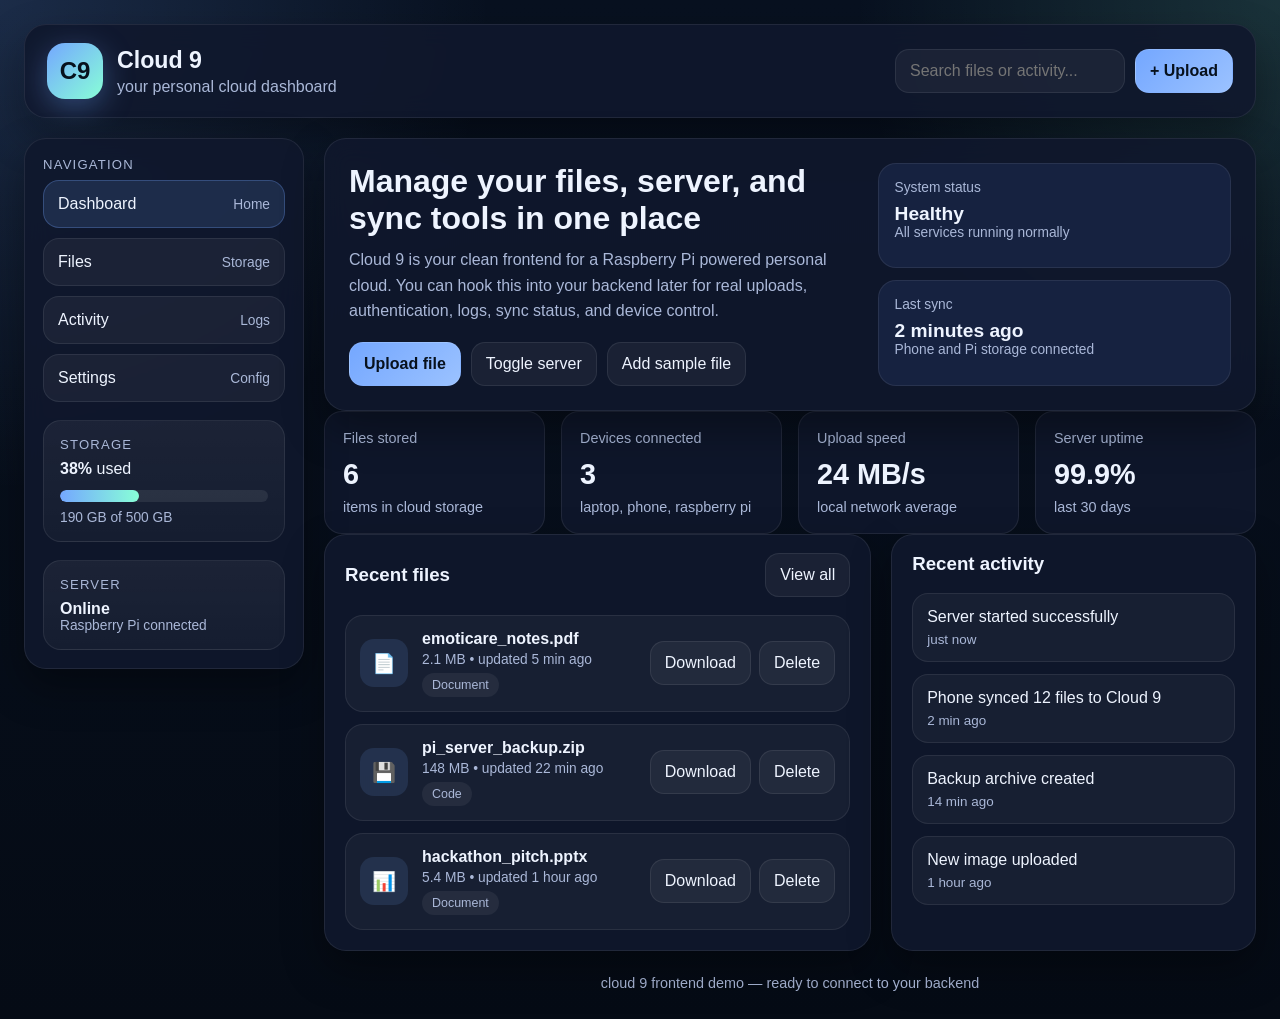
==== index.html @ c0badbf2 "init" ====
<!DOCTYPE html>
<html lang="en">
<head>
  <meta charset="UTF-8" />
  <meta name="viewport" content="width=device-width, initial-scale=1.0" />
  <title>Cloud 9</title>
  <style>
    :root {
      --bg: #081120;
      --bg2: #0e1830;
      --panel: rgba(16, 24, 45, 0.9);
      --panel2: rgba(24, 35, 66, 0.95);
      --border: rgba(255,255,255,0.08);
      --text: #eef4ff;
      --muted: #aab8d8;
      --accent: #74a7ff;
      --accent2: #88ffd7;
      --good: #72f0a5;
      --warn: #ffd36a;
      --danger: #ff7d8d;
      --radius: 22px;
      --shadow: 0 18px 40px rgba(0,0,0,0.35);
    }

    * {
      box-sizing: border-box;
      margin: 0;
      padding: 0;
    }

    body {
      font-family: Inter, Arial, sans-serif;
      color: var(--text);
      min-height: 100vh;
      background:
        radial-gradient(circle at top left, rgba(116,167,255,0.18), transparent 30%),
        radial-gradient(circle at top right, rgba(136,255,215,0.14), transparent 26%),
        linear-gradient(180deg, var(--bg) 0%, #050b15 100%);
      padding: 24px;
    }

    .app {
      max-width: 1350px;
      margin: 0 auto;
      display: grid;
      gap: 20px;
    }

    .topbar {
      display: flex;
      justify-content: space-between;
      align-items: center;
      gap: 16px;
      flex-wrap: wrap;
      padding: 18px 22px;
      border-radius: var(--radius);
      background: var(--panel);
      border: 1px solid var(--border);
      box-shadow: var(--shadow);
      backdrop-filter: blur(12px);
    }

    .brand {
      display: flex;
      align-items: center;
      gap: 14px;
    }

    .logo {
      width: 56px;
      height: 56px;
      border-radius: 18px;
      background: linear-gradient(135deg, var(--accent), var(--accent2));
      color: #07111d;
      display: grid;
      place-items: center;
      font-size: 1.5rem;
      font-weight: 800;
      box-shadow: 0 8px 30px rgba(116,167,255,0.35);
    }

    .brand h1 {
      font-size: 1.45rem;
    }

    .brand p {
      color: var(--muted);
      margin-top: 4px;
    }

    .top-actions {
      display: flex;
      gap: 10px;
      flex-wrap: wrap;
      align-items: center;
    }

    .input, button, select {
      border: 1px solid var(--border);
      background: rgba(255,255,255,0.05);
      color: var(--text);
      padding: 12px 14px;
      border-radius: 14px;
      font: inherit;
      transition: 0.2s ease;
    }

    .input:focus, select:focus, button:hover {
      outline: none;
      border-color: rgba(116,167,255,0.45);
      box-shadow: 0 8px 25px rgba(116,167,255,0.12);
      transform: translateY(-1px);
    }

    button {
      cursor: pointer;
    }

    .primary {
      background: linear-gradient(135deg, var(--accent), #9bc2ff);
      color: #07111d;
      font-weight: 700;
    }

    .layout {
      display: grid;
      grid-template-columns: 280px 1fr;
      gap: 20px;
    }

    .sidebar, .panel {
      background: var(--panel);
      border: 1px solid var(--border);
      border-radius: var(--radius);
      box-shadow: var(--shadow);
      backdrop-filter: blur(12px);
    }

    .sidebar {
      padding: 18px;
      height: fit-content;
      display: grid;
      gap: 18px;
    }

    .section-label {
      color: var(--muted);
      font-size: 0.82rem;
      text-transform: uppercase;
      letter-spacing: 1.2px;
      margin-bottom: 8px;
    }

    .nav-list {
      display: grid;
      gap: 10px;
    }

    .nav-btn {
      width: 100%;
      text-align: left;
      display: flex;
      justify-content: space-between;
      align-items: center;
      border-radius: 16px;
      padding: 14px;
      color: var(--text);
    }

    .nav-btn.active {
      background: rgba(116,167,255,0.14);
      border-color: rgba(116,167,255,0.28);
    }

    .small-muted {
      color: var(--muted);
      font-size: 0.86rem;
    }

    .storage-box {
      padding: 16px;
      border-radius: 18px;
      background: linear-gradient(180deg, rgba(255,255,255,0.06), rgba(255,255,255,0.03));
      border: 1px solid var(--border);
    }

    .bar {
      height: 12px;
      border-radius: 999px;
      background: rgba(255,255,255,0.08);
      overflow: hidden;
      margin: 12px 0 8px;
    }

    .bar-fill {
      height: 100%;
      width: 38%;
      background: linear-gradient(90deg, var(--accent), var(--accent2));
      border-radius: inherit;
      transition: width 0.3s ease;
    }

    .main {
      display: grid;
      gap: 20px;
    }

    .hero {
      padding: 24px;
      display: grid;
      grid-template-columns: 1.3fr 0.9fr;
      gap: 18px;
    }

    .hero h2 {
      font-size: 2rem;
      margin-bottom: 10px;
    }

    .hero p {
      color: var(--muted);
      line-height: 1.6;
      max-width: 60ch;
    }

    .hero-actions {
      display: flex;
      gap: 10px;
      flex-wrap: wrap;
      margin-top: 18px;
    }

    .status-grid {
      display: grid;
      gap: 12px;
    }

    .status-card {
      padding: 16px;
      background: var(--panel2);
      border: 1px solid var(--border);
      border-radius: 18px;
    }

    .status-card strong {
      font-size: 1.2rem;
      display: block;
      margin-top: 8px;
    }

    .cards {
      display: grid;
      grid-template-columns: repeat(4, 1fr);
      gap: 16px;
    }

    .metric {
      padding: 18px;
      border-radius: 18px;
      background: var(--panel);
      border: 1px solid var(--border);
    }

    .metric h3 {
      color: var(--muted);
      font-size: 0.9rem;
      font-weight: 500;
      margin-bottom: 12px;
    }

    .metric .value {
      font-size: 1.8rem;
      font-weight: 800;
    }

    .metric .sub {
      color: var(--muted);
      margin-top: 8px;
      font-size: 0.9rem;
    }

    .content-grid {
      display: grid;
      grid-template-columns: 1.2fr 0.8fr;
      gap: 20px;
    }

    .panel-header {
      padding: 18px 20px 0;
      display: flex;
      justify-content: space-between;
      align-items: center;
      gap: 12px;
      flex-wrap: wrap;
    }

    .panel-body {
      padding: 18px 20px 20px;
    }

    .files-toolbar {
      display: flex;
      gap: 10px;
      flex-wrap: wrap;
      margin-bottom: 16px;
    }

    .files-list, .activity-list {
      display: grid;
      gap: 12px;
    }

    .file-item {
      display: grid;
      grid-template-columns: auto 1fr auto;
      gap: 14px;
      align-items: center;
      padding: 14px;
      border-radius: 18px;
      background: rgba(255,255,255,0.04);
      border: 1px solid var(--border);
    }

    .file-icon {
      width: 48px;
      height: 48px;
      border-radius: 14px;
      display: grid;
      place-items: center;
      background: rgba(116,167,255,0.13);
      font-size: 1.2rem;
    }

    .file-name {
      font-weight: 700;
      margin-bottom: 4px;
    }

    .tag {
      display: inline-block;
      padding: 5px 10px;
      border-radius: 999px;
      background: rgba(255,255,255,0.06);
      color: var(--muted);
      font-size: 0.78rem;
      margin-right: 6px;
      margin-top: 6px;
    }

    .file-actions {
      display: flex;
      gap: 8px;
      flex-wrap: wrap;
      justify-content: flex-end;
    }

    .activity-item {
      padding: 14px;
      border-radius: 16px;
      background: rgba(255,255,255,0.04);
      border: 1px solid var(--border);
    }

    .activity-time {
      color: var(--muted);
      font-size: 0.84rem;
      margin-top: 6px;
    }

    .settings-grid {
      display: grid;
      gap: 14px;
    }

    .setting-row {
      display: grid;
      gap: 8px;
      padding: 14px;
      border-radius: 16px;
      background: rgba(255,255,255,0.04);
      border: 1px solid var(--border);
    }

    .hidden {
      display: none !important;
    }

    .footer-note {
      text-align: center;
      color: var(--muted);
      font-size: 0.9rem;
      padding: 4px;
    }

    @media (max-width: 1100px) {
      .layout,
      .hero,
      .content-grid,
      .cards {
        grid-template-columns: 1fr;
      }
    }

    @media (max-width: 700px) {
      body {
        padding: 14px;
      }

      .hero h2 {
        font-size: 1.55rem;
      }

      .file-item {
        grid-template-columns: 1fr;
      }

      .file-actions {
        justify-content: flex-start;
      }
    }
  </style>
</head>
<body>
  <div class="app">
    <header class="topbar">
      <div class="brand">
        <div class="logo">C9</div>
        <div>
          <h1>Cloud 9</h1>
          <p>your personal cloud dashboard</p>
        </div>
      </div>

      <div class="top-actions">
        <input id="globalSearch" class="input" type="text" placeholder="Search files or activity..." />
        <button class="primary" id="quickUploadBtn">+ Upload</button>
      </div>
    </header>

    <div class="layout">
      <aside class="sidebar">
        <div>
          <div class="section-label">Navigation</div>
          <div class="nav-list">
            <button class="nav-btn active" data-view="dashboard">
              <span>Dashboard</span>
              <small class="small-muted">Home</small>
            </button>
            <button class="nav-btn" data-view="files">
              <span>Files</span>
              <small class="small-muted">Storage</small>
            </button>
            <button class="nav-btn" data-view="activity">
              <span>Activity</span>
              <small class="small-muted">Logs</small>
            </button>
            <button class="nav-btn" data-view="settings">
              <span>Settings</span>
              <small class="small-muted">Config</small>
            </button>
          </div>
        </div>

        <div class="storage-box">
          <div class="section-label">Storage</div>
          <div><strong id="storagePercentLabel">38%</strong> used</div>
          <div class="bar">
            <div class="bar-fill" id="storageFill"></div>
          </div>
          <div class="small-muted"><span id="usedStorage">190 GB</span> of <span id="totalStorage">500 GB</span></div>
        </div>

        <div class="storage-box">
          <div class="section-label">Server</div>
          <div><strong id="serverStatusText">Online</strong></div>
          <div class="small-muted" id="serverSubtext">Raspberry Pi connected</div>
        </div>
      </aside>

      <main class="main">
        <section id="view-dashboard">
          <div class="panel hero">
            <div>
              <h2>Manage your files, server, and sync tools in one place</h2>
              <p>
                Cloud 9 is your clean frontend for a Raspberry Pi powered personal cloud.
                You can hook this into your backend later for real uploads, authentication,
                logs, sync status, and device control.
              </p>

              <div class="hero-actions">
                <button class="primary" id="heroUploadBtn">Upload file</button>
                <button id="toggleServerBtn">Toggle server</button>
                <button id="addSampleFileBtn">Add sample file</button>
              </div>
            </div>

            <div class="status-grid">
              <div class="status-card">
                <div class="small-muted">System status</div>
                <strong id="statusMain">Healthy</strong>
                <div class="small-muted">All services running normally</div>
              </div>

              <div class="status-card">
                <div class="small-muted">Last sync</div>
                <strong id="lastSync">2 minutes ago</strong>
                <div class="small-muted">Phone and Pi storage connected</div>
              </div>
            </div>
          </div>

          <div class="cards">
            <div class="metric">
              <h3>Files stored</h3>
              <div class="value" id="metricFiles">6</div>
              <div class="sub">items in cloud storage</div>
            </div>

            <div class="metric">
              <h3>Devices connected</h3>
              <div class="value">3</div>
              <div class="sub">laptop, phone, raspberry pi</div>
            </div>

            <div class="metric">
              <h3>Upload speed</h3>
              <div class="value">24 MB/s</div>
              <div class="sub">local network average</div>
            </div>

            <div class="metric">
              <h3>Server uptime</h3>
              <div class="value" id="metricUptime">99.9%</div>
              <div class="sub">last 30 days</div>
            </div>
          </div>

          <div class="content-grid">
            <div class="panel">
              <div class="panel-header">
                <h3>Recent files</h3>
                <button id="openFilesViewBtn">View all</button>
              </div>
              <div class="panel-body">
                <div class="files-list" id="dashboardFilesList"></div>
              </div>
            </div>

            <div class="panel">
              <div class="panel-header">
                <h3>Recent activity</h3>
              </div>
              <div class="panel-body">
                <div class="activity-list" id="dashboardActivityList"></div>
              </div>
            </div>
          </div>
        </section>

        <section id="view-files" class="hidden">
          <div class="panel">
            <div class="panel-header">
              <h3>Files</h3>
              <div class="files-toolbar">
                <input id="fileSearch" class="input" type="text" placeholder="Filter files..." />
                <select id="fileTypeFilter">
                  <option value="all">All types</option>
                  <option value="Document">Documents</option>
                  <option value="Image">Images</option>
                  <option value="Video">Videos</option>
                  <option value="Code">Code</option>
                </select>
                <button class="primary" id="uploadBtn">+ Add file</button>
              </div>
            </div>
            <div class="panel-body">
              <div class="files-list" id="fullFilesList"></div>
            </div>
          </div>
        </section>

        <section id="view-activity" class="hidden">
          <div class="panel">
            <div class="panel-header">
              <h3>Activity log</h3>
              <button id="clearActivityBtn">Clear log</button>
            </div>
            <div class="panel-body">
              <div class="activity-list" id="fullActivityList"></div>
            </div>
          </div>
        </section>

        <section id="view-settings" class="hidden">
          <div class="panel">
            <div class="panel-header">
              <h3>Settings</h3>
            </div>
            <div class="panel-body">
              <div class="settings-grid">
                <div class="setting-row">
                  <label for="serverName"><strong>Server name</strong></label>
                  <input id="serverName" class="input" type="text" value="Cloud 9 Pi Server" />
                </div>

                <div class="setting-row">
                  <label for="serverIp"><strong>Server IP</strong></label>
                  <input id="serverIp" class="input" type="text" value="192.168.0.11" />
                </div>

                <div class="setting-row">
                  <label for="themeMode"><strong>Theme mode</strong></label>
                  <select id="themeMode">
                    <option>Dark</option>
                    <option>Night Blue</option>
                    <option>Cyber Glow</option>
                  </select>
                </div>

                <div class="setting-row">
                  <button class="primary" id="saveSettingsBtn">Save settings</button>
                </div>
              </div>
            </div>
          </div>
        </section>

        <div class="footer-note">
          cloud 9 frontend demo — ready to connect to your backend
        </div>
      </main>
    </div>
  </div>

  <script>
    const files = [
      { id: 1, name: "emoticare_notes.pdf", type: "Document", size: "2.1 MB", updated: "5 min ago", icon: "📄" },
      { id: 2, name: "pi_server_backup.zip", type: "Code", size: "148 MB", updated: "22 min ago", icon: "💾" },
      { id: 3, name: "hackathon_pitch.pptx", type: "Document", size: "5.4 MB", updated: "1 hour ago", icon: "📊" },
      { id: 4, name: "wavysway_banner.png", type: "Image", size: "1.8 MB", updated: "2 hours ago", icon: "🖼️" },
      { id: 5, name: "cloud9_demo.mp4", type: "Video", size: "84 MB", updated: "today", icon: "🎥" },
      { id: 6, name: "upload_api.js", type: "Code", size: "12 KB", updated: "today", icon: "🧠" }
    ];

    let activity = [
      { text: "Server started successfully", time: "just now" },
      { text: "Phone synced 12 files to Cloud 9", time: "2 min ago" },
      { text: "Backup archive created", time: "14 min ago" },
      { text: "New image uploaded", time: "1 hour ago" }
    ];

    let serverOnline = true;
    let usedStorageGb = 190;
    const totalStorageGb = 500;

    const views = {
      dashboard: document.getElementById("view-dashboard"),
      files: document.getElementById("view-files"),
      activity: document.getElementById("view-activity"),
      settings: document.getElementById("view-settings")
    };

    const navButtons = document.querySelectorAll(".nav-btn");
    const dashboardFilesList = document.getElementById("dashboardFilesList");
    const fullFilesList = document.getElementById("fullFilesList");
    const dashboardActivityList = document.getElementById("dashboardActivityList");
    const fullActivityList = document.getElementById("fullActivityList");
    const fileSearch = document.getElementById("fileSearch");
    const fileTypeFilter = document.getElementById("fileTypeFilter");
    const globalSearch = document.getElementById("globalSearch");

    function switchView(viewName) {
      Object.entries(views).forEach(([name, section]) => {
        section.classList.toggle("hidden", name !== viewName);
      });

      navButtons.forEach(btn => {
        btn.classList.toggle("active", btn.dataset.view === viewName);
      });
    }

    function renderStorage() {
      const percent = Math.round((usedStorageGb / totalStorageGb) * 100);
      document.getElementById("storagePercentLabel").textContent = percent + "%";
      document.getElementById("usedStorage").textContent = usedStorageGb + " GB";
      document.getElementById("totalStorage").textContent = totalStorageGb + " GB";
      document.getElementById("storageFill").style.width = percent + "%";
    }

    function fileCard(file) {
      return `
        <div class="file-item">
          <div class="file-icon">${file.icon}</div>
          <div>
            <div class="file-name">${file.name}</div>
            <div class="small-muted">${file.size} • updated ${file.updated}</div>
            <div>
              <span class="tag">${file.type}</span>
            </div>
          </div>
          <div class="file-actions">
            <button onclick="downloadFile(${file.id})">Download</button>
            <button onclick="deleteFile(${file.id})">Delete</button>
          </div>
        </div>
      `;
    }

    function activityCard(item) {
      return `
        <div class="activity-item">
          <div>${item.text}</div>
          <div class="activity-time">${item.time}</div>
        </div>
      `;
    }

    function renderFiles() {
      const text = (fileSearch.value || globalSearch.value || "").toLowerCase();
      const type = fileTypeFilter.value;

      const filtered = files.filter(file => {
        const matchesText =
          file.name.toLowerCase().includes(text) ||
          file.type.toLowerCase().includes(text);

        const matchesType = type === "all" || file.type === type;

        return matchesText && matchesType;
      });

      dashboardFilesList.innerHTML = filtered.slice(0, 3).map(fileCard).join("") || `<div class="small-muted">No files found.</div>`;
      fullFilesList.innerHTML = filtered.map(fileCard).join("") || `<div class="small-muted">No files found.</div>`;
      document.getElementById("metricFiles").textContent = files.length;
    }

    function renderActivity() {
      dashboardActivityList.innerHTML = activity.slice(0, 4).map(activityCard).join("") || `<div class="small-muted">No activity yet.</div>`;
      fullActivityList.innerHTML = activity.map(activityCard).join("") || `<div class="small-muted">No activity yet.</div>`;
    }

    function addActivity(text, time = "just now") {
      activity.unshift({ text, time });
      renderActivity();
    }

    function toggleServer() {
      serverOnline = !serverOnline;

      document.getElementById("serverStatusText").textContent = serverOnline ? "Online" : "Offline";
      document.getElementById("serverSubtext").textContent = serverOnline
        ? "Raspberry Pi connected"
        : "Server connection lost";

      document.getElementById("statusMain").textContent = serverOnline ? "Healthy" : "Offline";

      addActivity(serverOnline ? "Server brought online" : "Server shut down");
    }

    function addSampleFile() {
      const id = Date.now();
      const sample = {
        id,
        name: "new_upload_" + id + ".txt",
        type: "Document",
        size: "24 KB",
        updated: "just now",
        icon: "📄"
      };

      files.unshift(sample);
      usedStorageGb += 1;
      renderFiles();
      renderStorage();
      addActivity(`Uploaded ${sample.name}`);
    }

    function downloadFile(id) {
      const file = files.find(f => f.id === id);
      if (!file) return;
      addActivity(`Downloaded ${file.name}`);
      alert("Pretend download started for: " + file.name);
    }

    function deleteFile(id) {
      const index = files.findIndex(f => f.id === id);
      if (index === -1) return;

      const removed = files.splice(index, 1)[0];
      usedStorageGb = Math.max(0, usedStorageGb - 1);
      renderFiles();
      renderStorage();
      addActivity(`Deleted ${removed.name}`);
    }

    function clearActivity() {
      activity = [];
      renderActivity();
    }

    navButtons.forEach(btn => {
      btn.addEventListener("click", () => switchView(btn.dataset.view));
    });

    document.getElementById("openFilesViewBtn").addEventListener("click", () => switchView("files"));
    document.getElementById("toggleServerBtn").addEventListener("click", toggleServer);
    document.getElementById("addSampleFileBtn").addEventListener("click", addSampleFile);
    document.getElementById("uploadBtn").addEventListener("click", addSampleFile);
    document.getElementById("quickUploadBtn").addEventListener("click", addSampleFile);
    document.getElementById("heroUploadBtn").addEventListener("click", addSampleFile);
    document.getElementById("clearActivityBtn").addEventListener("click", clearActivity);

    document.getElementById("saveSettingsBtn").addEventListener("click", () => {
      const name = document.getElementById("serverName").value.trim();
      const ip = document.getElementById("serverIp").value.trim();
      addActivity(`Saved settings for ${name} (${ip})`);
      alert("Settings saved.");
    });

    fileSearch.addEventListener("input", renderFiles);
    fileTypeFilter.addEventListener("change", renderFiles);
    globalSearch.addEventListener("input", () => {
      renderFiles();
      renderActivity();
    });

    renderStorage();
    renderFiles();
    renderActivity();

    window.downloadFile = downloadFile;
    window.deleteFile = deleteFile;
  </script>
</body>
</html>
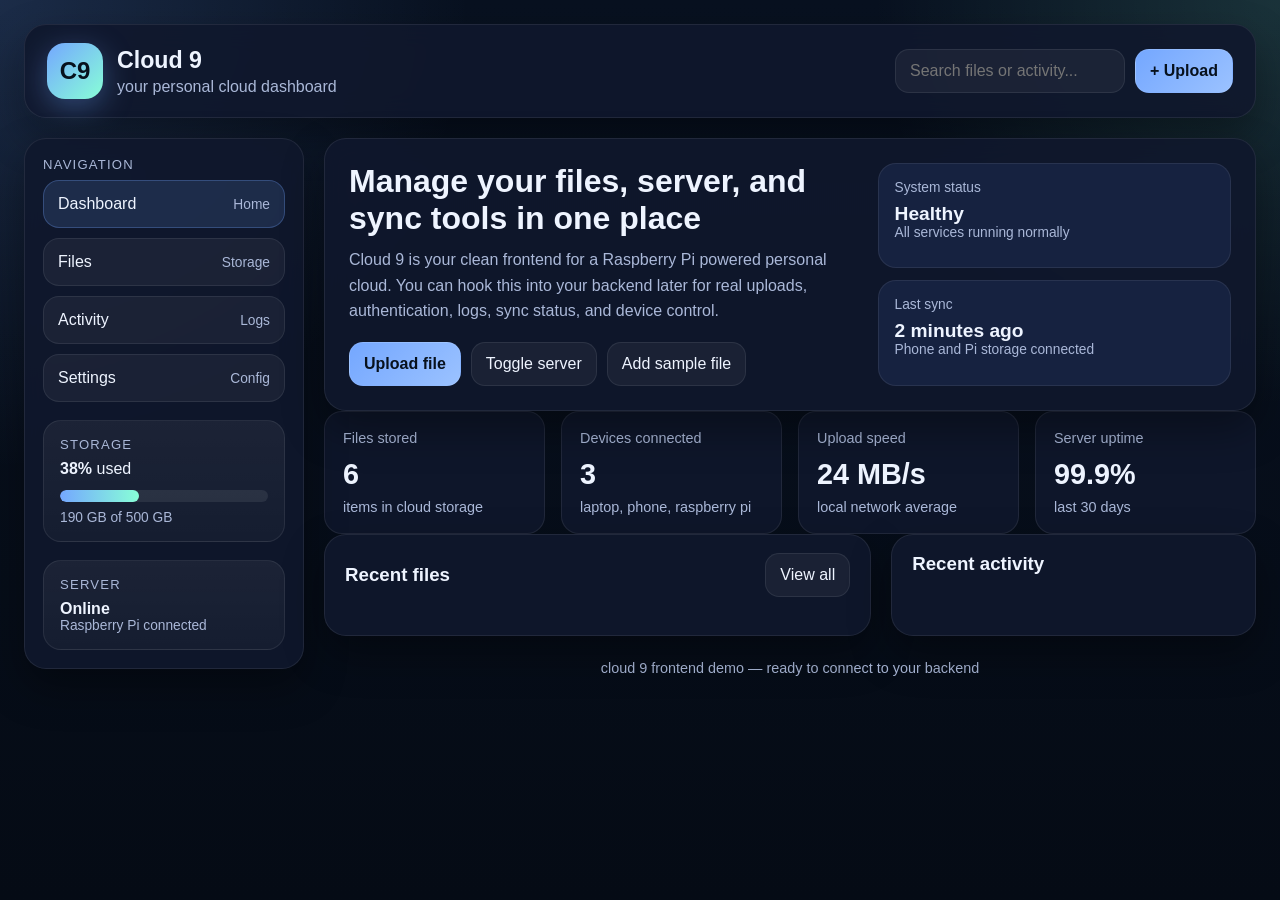
==== commit 3c33b64e: "added server fetch" ====
--- a/index.html
+++ b/index.html
@@ -4,421 +4,7 @@
   <meta charset="UTF-8" />
   <meta name="viewport" content="width=device-width, initial-scale=1.0" />
   <title>Cloud 9</title>
-  <style>
-    :root {
-      --bg: #081120;
-      --bg2: #0e1830;
-      --panel: rgba(16, 24, 45, 0.9);
-      --panel2: rgba(24, 35, 66, 0.95);
-      --border: rgba(255,255,255,0.08);
-      --text: #eef4ff;
-      --muted: #aab8d8;
-      --accent: #74a7ff;
-      --accent2: #88ffd7;
-      --good: #72f0a5;
-      --warn: #ffd36a;
-      --danger: #ff7d8d;
-      --radius: 22px;
-      --shadow: 0 18px 40px rgba(0,0,0,0.35);
-    }
-
-    * {
-      box-sizing: border-box;
-      margin: 0;
-      padding: 0;
-    }
-
-    body {
-      font-family: Inter, Arial, sans-serif;
-      color: var(--text);
-      min-height: 100vh;
-      background:
-        radial-gradient(circle at top left, rgba(116,167,255,0.18), transparent 30%),
-        radial-gradient(circle at top right, rgba(136,255,215,0.14), transparent 26%),
-        linear-gradient(180deg, var(--bg) 0%, #050b15 100%);
-      padding: 24px;
-    }
-
-    .app {
-      max-width: 1350px;
-      margin: 0 auto;
-      display: grid;
-      gap: 20px;
-    }
-
-    .topbar {
-      display: flex;
-      justify-content: space-between;
-      align-items: center;
-      gap: 16px;
-      flex-wrap: wrap;
-      padding: 18px 22px;
-      border-radius: var(--radius);
-      background: var(--panel);
-      border: 1px solid var(--border);
-      box-shadow: var(--shadow);
-      backdrop-filter: blur(12px);
-    }
-
-    .brand {
-      display: flex;
-      align-items: center;
-      gap: 14px;
-    }
-
-    .logo {
-      width: 56px;
-      height: 56px;
-      border-radius: 18px;
-      background: linear-gradient(135deg, var(--accent), var(--accent2));
-      color: #07111d;
-      display: grid;
-      place-items: center;
-      font-size: 1.5rem;
-      font-weight: 800;
-      box-shadow: 0 8px 30px rgba(116,167,255,0.35);
-    }
-
-    .brand h1 {
-      font-size: 1.45rem;
-    }
-
-    .brand p {
-      color: var(--muted);
-      margin-top: 4px;
-    }
-
-    .top-actions {
-      display: flex;
-      gap: 10px;
-      flex-wrap: wrap;
-      align-items: center;
-    }
-
-    .input, button, select {
-      border: 1px solid var(--border);
-      background: rgba(255,255,255,0.05);
-      color: var(--text);
-      padding: 12px 14px;
-      border-radius: 14px;
-      font: inherit;
-      transition: 0.2s ease;
-    }
-
-    .input:focus, select:focus, button:hover {
-      outline: none;
-      border-color: rgba(116,167,255,0.45);
-      box-shadow: 0 8px 25px rgba(116,167,255,0.12);
-      transform: translateY(-1px);
-    }
-
-    button {
-      cursor: pointer;
-    }
-
-    .primary {
-      background: linear-gradient(135deg, var(--accent), #9bc2ff);
-      color: #07111d;
-      font-weight: 700;
-    }
-
-    .layout {
-      display: grid;
-      grid-template-columns: 280px 1fr;
-      gap: 20px;
-    }
-
-    .sidebar, .panel {
-      background: var(--panel);
-      border: 1px solid var(--border);
-      border-radius: var(--radius);
-      box-shadow: var(--shadow);
-      backdrop-filter: blur(12px);
-    }
-
-    .sidebar {
-      padding: 18px;
-      height: fit-content;
-      display: grid;
-      gap: 18px;
-    }
-
-    .section-label {
-      color: var(--muted);
-      font-size: 0.82rem;
-      text-transform: uppercase;
-      letter-spacing: 1.2px;
-      margin-bottom: 8px;
-    }
-
-    .nav-list {
-      display: grid;
-      gap: 10px;
-    }
-
-    .nav-btn {
-      width: 100%;
-      text-align: left;
-      display: flex;
-      justify-content: space-between;
-      align-items: center;
-      border-radius: 16px;
-      padding: 14px;
-      color: var(--text);
-    }
-
-    .nav-btn.active {
-      background: rgba(116,167,255,0.14);
-      border-color: rgba(116,167,255,0.28);
-    }
-
-    .small-muted {
-      color: var(--muted);
-      font-size: 0.86rem;
-    }
-
-    .storage-box {
-      padding: 16px;
-      border-radius: 18px;
-      background: linear-gradient(180deg, rgba(255,255,255,0.06), rgba(255,255,255,0.03));
-      border: 1px solid var(--border);
-    }
-
-    .bar {
-      height: 12px;
-      border-radius: 999px;
-      background: rgba(255,255,255,0.08);
-      overflow: hidden;
-      margin: 12px 0 8px;
-    }
-
-    .bar-fill {
-      height: 100%;
-      width: 38%;
-      background: linear-gradient(90deg, var(--accent), var(--accent2));
-      border-radius: inherit;
-      transition: width 0.3s ease;
-    }
-
-    .main {
-      display: grid;
-      gap: 20px;
-    }
-
-    .hero {
-      padding: 24px;
-      display: grid;
-      grid-template-columns: 1.3fr 0.9fr;
-      gap: 18px;
-    }
-
-    .hero h2 {
-      font-size: 2rem;
-      margin-bottom: 10px;
-    }
-
-    .hero p {
-      color: var(--muted);
-      line-height: 1.6;
-      max-width: 60ch;
-    }
-
-    .hero-actions {
-      display: flex;
-      gap: 10px;
-      flex-wrap: wrap;
-      margin-top: 18px;
-    }
-
-    .status-grid {
-      display: grid;
-      gap: 12px;
-    }
-
-    .status-card {
-      padding: 16px;
-      background: var(--panel2);
-      border: 1px solid var(--border);
-      border-radius: 18px;
-    }
-
-    .status-card strong {
-      font-size: 1.2rem;
-      display: block;
-      margin-top: 8px;
-    }
-
-    .cards {
-      display: grid;
-      grid-template-columns: repeat(4, 1fr);
-      gap: 16px;
-    }
-
-    .metric {
-      padding: 18px;
-      border-radius: 18px;
-      background: var(--panel);
-      border: 1px solid var(--border);
-    }
-
-    .metric h3 {
-      color: var(--muted);
-      font-size: 0.9rem;
-      font-weight: 500;
-      margin-bottom: 12px;
-    }
-
-    .metric .value {
-      font-size: 1.8rem;
-      font-weight: 800;
-    }
-
-    .metric .sub {
-      color: var(--muted);
-      margin-top: 8px;
-      font-size: 0.9rem;
-    }
-
-    .content-grid {
-      display: grid;
-      grid-template-columns: 1.2fr 0.8fr;
-      gap: 20px;
-    }
-
-    .panel-header {
-      padding: 18px 20px 0;
-      display: flex;
-      justify-content: space-between;
-      align-items: center;
-      gap: 12px;
-      flex-wrap: wrap;
-    }
-
-    .panel-body {
-      padding: 18px 20px 20px;
-    }
-
-    .files-toolbar {
-      display: flex;
-      gap: 10px;
-      flex-wrap: wrap;
-      margin-bottom: 16px;
-    }
-
-    .files-list, .activity-list {
-      display: grid;
-      gap: 12px;
-    }
-
-    .file-item {
-      display: grid;
-      grid-template-columns: auto 1fr auto;
-      gap: 14px;
-      align-items: center;
-      padding: 14px;
-      border-radius: 18px;
-      background: rgba(255,255,255,0.04);
-      border: 1px solid var(--border);
-    }
-
-    .file-icon {
-      width: 48px;
-      height: 48px;
-      border-radius: 14px;
-      display: grid;
-      place-items: center;
-      background: rgba(116,167,255,0.13);
-      font-size: 1.2rem;
-    }
-
-    .file-name {
-      font-weight: 700;
-      margin-bottom: 4px;
-    }
-
-    .tag {
-      display: inline-block;
-      padding: 5px 10px;
-      border-radius: 999px;
-      background: rgba(255,255,255,0.06);
-      color: var(--muted);
-      font-size: 0.78rem;
-      margin-right: 6px;
-      margin-top: 6px;
-    }
-
-    .file-actions {
-      display: flex;
-      gap: 8px;
-      flex-wrap: wrap;
-      justify-content: flex-end;
-    }
-
-    .activity-item {
-      padding: 14px;
-      border-radius: 16px;
-      background: rgba(255,255,255,0.04);
-      border: 1px solid var(--border);
-    }
-
-    .activity-time {
-      color: var(--muted);
-      font-size: 0.84rem;
-      margin-top: 6px;
-    }
-
-    .settings-grid {
-      display: grid;
-      gap: 14px;
-    }
-
-    .setting-row {
-      display: grid;
-      gap: 8px;
-      padding: 14px;
-      border-radius: 16px;
-      background: rgba(255,255,255,0.04);
-      border: 1px solid var(--border);
-    }
-
-    .hidden {
-      display: none !important;
-    }
-
-    .footer-note {
-      text-align: center;
-      color: var(--muted);
-      font-size: 0.9rem;
-      padding: 4px;
-    }
-
-    @media (max-width: 1100px) {
-      .layout,
-      .hero,
-      .content-grid,
-      .cards {
-        grid-template-columns: 1fr;
-      }
-    }
-
-    @media (max-width: 700px) {
-      body {
-        padding: 14px;
-      }
-
-      .hero h2 {
-        font-size: 1.55rem;
-      }
-
-      .file-item {
-        grid-template-columns: 1fr;
-      }
-
-      .file-actions {
-        justify-content: flex-start;
-      }
-    }
-  </style>
+    <link rel="stylesheet" href="main.css" />
 </head>
 <body>
   <div class="app">
@@ -633,204 +219,6 @@
     </div>
   </div>
 
-  <script>
-    const files = [
-      { id: 1, name: "emoticare_notes.pdf", type: "Document", size: "2.1 MB", updated: "5 min ago", icon: "📄" },
-      { id: 2, name: "pi_server_backup.zip", type: "Code", size: "148 MB", updated: "22 min ago", icon: "💾" },
-      { id: 3, name: "hackathon_pitch.pptx", type: "Document", size: "5.4 MB", updated: "1 hour ago", icon: "📊" },
-      { id: 4, name: "wavysway_banner.png", type: "Image", size: "1.8 MB", updated: "2 hours ago", icon: "🖼️" },
-      { id: 5, name: "cloud9_demo.mp4", type: "Video", size: "84 MB", updated: "today", icon: "🎥" },
-      { id: 6, name: "upload_api.js", type: "Code", size: "12 KB", updated: "today", icon: "🧠" }
-    ];
-
-    let activity = [
-      { text: "Server started successfully", time: "just now" },
-      { text: "Phone synced 12 files to Cloud 9", time: "2 min ago" },
-      { text: "Backup archive created", time: "14 min ago" },
-      { text: "New image uploaded", time: "1 hour ago" }
-    ];
-
-    let serverOnline = true;
-    let usedStorageGb = 190;
-    const totalStorageGb = 500;
-
-    const views = {
-      dashboard: document.getElementById("view-dashboard"),
-      files: document.getElementById("view-files"),
-      activity: document.getElementById("view-activity"),
-      settings: document.getElementById("view-settings")
-    };
-
-    const navButtons = document.querySelectorAll(".nav-btn");
-    const dashboardFilesList = document.getElementById("dashboardFilesList");
-    const fullFilesList = document.getElementById("fullFilesList");
-    const dashboardActivityList = document.getElementById("dashboardActivityList");
-    const fullActivityList = document.getElementById("fullActivityList");
-    const fileSearch = document.getElementById("fileSearch");
-    const fileTypeFilter = document.getElementById("fileTypeFilter");
-    const globalSearch = document.getElementById("globalSearch");
-
-    function switchView(viewName) {
-      Object.entries(views).forEach(([name, section]) => {
-        section.classList.toggle("hidden", name !== viewName);
-      });
-
-      navButtons.forEach(btn => {
-        btn.classList.toggle("active", btn.dataset.view === viewName);
-      });
-    }
-
-    function renderStorage() {
-      const percent = Math.round((usedStorageGb / totalStorageGb) * 100);
-      document.getElementById("storagePercentLabel").textContent = percent + "%";
-      document.getElementById("usedStorage").textContent = usedStorageGb + " GB";
-      document.getElementById("totalStorage").textContent = totalStorageGb + " GB";
-      document.getElementById("storageFill").style.width = percent + "%";
-    }
-
-    function fileCard(file) {
-      return `
-        <div class="file-item">
-          <div class="file-icon">${file.icon}</div>
-          <div>
-            <div class="file-name">${file.name}</div>
-            <div class="small-muted">${file.size} • updated ${file.updated}</div>
-            <div>
-              <span class="tag">${file.type}</span>
-            </div>
-          </div>
-          <div class="file-actions">
-            <button onclick="downloadFile(${file.id})">Download</button>
-            <button onclick="deleteFile(${file.id})">Delete</button>
-          </div>
-        </div>
-      `;
-    }
-
-    function activityCard(item) {
-      return `
-        <div class="activity-item">
-          <div>${item.text}</div>
-          <div class="activity-time">${item.time}</div>
-        </div>
-      `;
-    }
-
-    function renderFiles() {
-      const text = (fileSearch.value || globalSearch.value || "").toLowerCase();
-      const type = fileTypeFilter.value;
-
-      const filtered = files.filter(file => {
-        const matchesText =
-          file.name.toLowerCase().includes(text) ||
-          file.type.toLowerCase().includes(text);
-
-        const matchesType = type === "all" || file.type === type;
-
-        return matchesText && matchesType;
-      });
-
-      dashboardFilesList.innerHTML = filtered.slice(0, 3).map(fileCard).join("") || `<div class="small-muted">No files found.</div>`;
-      fullFilesList.innerHTML = filtered.map(fileCard).join("") || `<div class="small-muted">No files found.</div>`;
-      document.getElementById("metricFiles").textContent = files.length;
-    }
-
-    function renderActivity() {
-      dashboardActivityList.innerHTML = activity.slice(0, 4).map(activityCard).join("") || `<div class="small-muted">No activity yet.</div>`;
-      fullActivityList.innerHTML = activity.map(activityCard).join("") || `<div class="small-muted">No activity yet.</div>`;
-    }
-
-    function addActivity(text, time = "just now") {
-      activity.unshift({ text, time });
-      renderActivity();
-    }
-
-    function toggleServer() {
-      serverOnline = !serverOnline;
-
-      document.getElementById("serverStatusText").textContent = serverOnline ? "Online" : "Offline";
-      document.getElementById("serverSubtext").textContent = serverOnline
-        ? "Raspberry Pi connected"
-        : "Server connection lost";
-
-      document.getElementById("statusMain").textContent = serverOnline ? "Healthy" : "Offline";
-
-      addActivity(serverOnline ? "Server brought online" : "Server shut down");
-    }
-
-    function addSampleFile() {
-      const id = Date.now();
-      const sample = {
-        id,
-        name: "new_upload_" + id + ".txt",
-        type: "Document",
-        size: "24 KB",
-        updated: "just now",
-        icon: "📄"
-      };
-
-      files.unshift(sample);
-      usedStorageGb += 1;
-      renderFiles();
-      renderStorage();
-      addActivity(`Uploaded ${sample.name}`);
-    }
-
-    function downloadFile(id) {
-      const file = files.find(f => f.id === id);
-      if (!file) return;
-      addActivity(`Downloaded ${file.name}`);
-      alert("Pretend download started for: " + file.name);
-    }
-
-    function deleteFile(id) {
-      const index = files.findIndex(f => f.id === id);
-      if (index === -1) return;
-
-      const removed = files.splice(index, 1)[0];
-      usedStorageGb = Math.max(0, usedStorageGb - 1);
-      renderFiles();
-      renderStorage();
-      addActivity(`Deleted ${removed.name}`);
-    }
-
-    function clearActivity() {
-      activity = [];
-      renderActivity();
-    }
-
-    navButtons.forEach(btn => {
-      btn.addEventListener("click", () => switchView(btn.dataset.view));
-    });
-
-    document.getElementById("openFilesViewBtn").addEventListener("click", () => switchView("files"));
-    document.getElementById("toggleServerBtn").addEventListener("click", toggleServer);
-    document.getElementById("addSampleFileBtn").addEventListener("click", addSampleFile);
-    document.getElementById("uploadBtn").addEventListener("click", addSampleFile);
-    document.getElementById("quickUploadBtn").addEventListener("click", addSampleFile);
-    document.getElementById("heroUploadBtn").addEventListener("click", addSampleFile);
-    document.getElementById("clearActivityBtn").addEventListener("click", clearActivity);
-
-    document.getElementById("saveSettingsBtn").addEventListener("click", () => {
-      const name = document.getElementById("serverName").value.trim();
-      const ip = document.getElementById("serverIp").value.trim();
-      addActivity(`Saved settings for ${name} (${ip})`);
-      alert("Settings saved.");
-    });
-
-    fileSearch.addEventListener("input", renderFiles);
-    fileTypeFilter.addEventListener("change", renderFiles);
-    globalSearch.addEventListener("input", () => {
-      renderFiles();
-      renderActivity();
-    });
-
-    renderStorage();
-    renderFiles();
-    renderActivity();
-
-    window.downloadFile = downloadFile;
-    window.deleteFile = deleteFile;
-  </script>
+  <script src="script.js"></script>
 </body>
 </html>
--- a/main.css
+++ b/main.css
@@ -0,0 +1,413 @@
+ :root {
+      --bg: #081120;
+      --bg2: #0e1830;
+      --panel: rgba(16, 24, 45, 0.9);
+      --panel2: rgba(24, 35, 66, 0.95);
+      --border: rgba(255,255,255,0.08);
+      --text: #eef4ff;
+      --muted: #aab8d8;
+      --accent: #74a7ff;
+      --accent2: #88ffd7;
+      --good: #72f0a5;
+      --warn: #ffd36a;
+      --danger: #ff7d8d;
+      --radius: 22px;
+      --shadow: 0 18px 40px rgba(0,0,0,0.35);
+    }
+
+    * {
+      box-sizing: border-box;
+      margin: 0;
+      padding: 0;
+    }
+
+    body {
+      font-family: Inter, Arial, sans-serif;
+      color: var(--text);
+      min-height: 100vh;
+      background:
+        radial-gradient(circle at top left, rgba(116,167,255,0.18), transparent 30%),
+        radial-gradient(circle at top right, rgba(136,255,215,0.14), transparent 26%),
+        linear-gradient(180deg, var(--bg) 0%, #050b15 100%);
+      padding: 24px;
+    }
+
+    .app {
+      max-width: 1350px;
+      margin: 0 auto;
+      display: grid;
+      gap: 20px;
+    }
+
+    .topbar {
+      display: flex;
+      justify-content: space-between;
+      align-items: center;
+      gap: 16px;
+      flex-wrap: wrap;
+      padding: 18px 22px;
+      border-radius: var(--radius);
+      background: var(--panel);
+      border: 1px solid var(--border);
+      box-shadow: var(--shadow);
+      backdrop-filter: blur(12px);
+    }
+
+    .brand {
+      display: flex;
+      align-items: center;
+      gap: 14px;
+    }
+
+    .logo {
+      width: 56px;
+      height: 56px;
+      border-radius: 18px;
+      background: linear-gradient(135deg, var(--accent), var(--accent2));
+      color: #07111d;
+      display: grid;
+      place-items: center;
+      font-size: 1.5rem;
+      font-weight: 800;
+      box-shadow: 0 8px 30px rgba(116,167,255,0.35);
+    }
+
+    .brand h1 {
+      font-size: 1.45rem;
+    }
+
+    .brand p {
+      color: var(--muted);
+      margin-top: 4px;
+    }
+
+    .top-actions {
+      display: flex;
+      gap: 10px;
+      flex-wrap: wrap;
+      align-items: center;
+    }
+
+    .input, button, select {
+      border: 1px solid var(--border);
+      background: rgba(255,255,255,0.05);
+      color: var(--text);
+      padding: 12px 14px;
+      border-radius: 14px;
+      font: inherit;
+      transition: 0.2s ease;
+    }
+
+    .input:focus, select:focus, button:hover {
+      outline: none;
+      border-color: rgba(116,167,255,0.45);
+      box-shadow: 0 8px 25px rgba(116,167,255,0.12);
+      transform: translateY(-1px);
+    }
+
+    button {
+      cursor: pointer;
+    }
+
+    .primary {
+      background: linear-gradient(135deg, var(--accent), #9bc2ff);
+      color: #07111d;
+      font-weight: 700;
+    }
+
+    .layout {
+      display: grid;
+      grid-template-columns: 280px 1fr;
+      gap: 20px;
+    }
+
+    .sidebar, .panel {
+      background: var(--panel);
+      border: 1px solid var(--border);
+      border-radius: var(--radius);
+      box-shadow: var(--shadow);
+      backdrop-filter: blur(12px);
+    }
+
+    .sidebar {
+      padding: 18px;
+      height: fit-content;
+      display: grid;
+      gap: 18px;
+    }
+
+    .section-label {
+      color: var(--muted);
+      font-size: 0.82rem;
+      text-transform: uppercase;
+      letter-spacing: 1.2px;
+      margin-bottom: 8px;
+    }
+
+    .nav-list {
+      display: grid;
+      gap: 10px;
+    }
+
+    .nav-btn {
+      width: 100%;
+      text-align: left;
+      display: flex;
+      justify-content: space-between;
+      align-items: center;
+      border-radius: 16px;
+      padding: 14px;
+      color: var(--text);
+    }
+
+    .nav-btn.active {
+      background: rgba(116,167,255,0.14);
+      border-color: rgba(116,167,255,0.28);
+    }
+
+    .small-muted {
+      color: var(--muted);
+      font-size: 0.86rem;
+    }
+
+    .storage-box {
+      padding: 16px;
+      border-radius: 18px;
+      background: linear-gradient(180deg, rgba(255,255,255,0.06), rgba(255,255,255,0.03));
+      border: 1px solid var(--border);
+    }
+
+    .bar {
+      height: 12px;
+      border-radius: 999px;
+      background: rgba(255,255,255,0.08);
+      overflow: hidden;
+      margin: 12px 0 8px;
+    }
+
+    .bar-fill {
+      height: 100%;
+      width: 38%;
+      background: linear-gradient(90deg, var(--accent), var(--accent2));
+      border-radius: inherit;
+      transition: width 0.3s ease;
+    }
+
+    .main {
+      display: grid;
+      gap: 20px;
+    }
+
+    .hero {
+      padding: 24px;
+      display: grid;
+      grid-template-columns: 1.3fr 0.9fr;
+      gap: 18px;
+    }
+
+    .hero h2 {
+      font-size: 2rem;
+      margin-bottom: 10px;
+    }
+
+    .hero p {
+      color: var(--muted);
+      line-height: 1.6;
+      max-width: 60ch;
+    }
+
+    .hero-actions {
+      display: flex;
+      gap: 10px;
+      flex-wrap: wrap;
+      margin-top: 18px;
+    }
+
+    .status-grid {
+      display: grid;
+      gap: 12px;
+    }
+
+    .status-card {
+      padding: 16px;
+      background: var(--panel2);
+      border: 1px solid var(--border);
+      border-radius: 18px;
+    }
+
+    .status-card strong {
+      font-size: 1.2rem;
+      display: block;
+      margin-top: 8px;
+    }
+
+    .cards {
+      display: grid;
+      grid-template-columns: repeat(4, 1fr);
+      gap: 16px;
+    }
+
+    .metric {
+      padding: 18px;
+      border-radius: 18px;
+      background: var(--panel);
+      border: 1px solid var(--border);
+    }
+
+    .metric h3 {
+      color: var(--muted);
+      font-size: 0.9rem;
+      font-weight: 500;
+      margin-bottom: 12px;
+    }
+
+    .metric .value {
+      font-size: 1.8rem;
+      font-weight: 800;
+    }
+
+    .metric .sub {
+      color: var(--muted);
+      margin-top: 8px;
+      font-size: 0.9rem;
+    }
+
+    .content-grid {
+      display: grid;
+      grid-template-columns: 1.2fr 0.8fr;
+      gap: 20px;
+    }
+
+    .panel-header {
+      padding: 18px 20px 0;
+      display: flex;
+      justify-content: space-between;
+      align-items: center;
+      gap: 12px;
+      flex-wrap: wrap;
+    }
+
+    .panel-body {
+      padding: 18px 20px 20px;
+    }
+
+    .files-toolbar {
+      display: flex;
+      gap: 10px;
+      flex-wrap: wrap;
+      margin-bottom: 16px;
+    }
+
+    .files-list, .activity-list {
+      display: grid;
+      gap: 12px;
+    }
+
+    .file-item {
+      display: grid;
+      grid-template-columns: auto 1fr auto;
+      gap: 14px;
+      align-items: center;
+      padding: 14px;
+      border-radius: 18px;
+      background: rgba(255,255,255,0.04);
+      border: 1px solid var(--border);
+    }
+
+    .file-icon {
+      width: 48px;
+      height: 48px;
+      border-radius: 14px;
+      display: grid;
+      place-items: center;
+      background: rgba(116,167,255,0.13);
+      font-size: 1.2rem;
+    }
+
+    .file-name {
+      font-weight: 700;
+      margin-bottom: 4px;
+    }
+
+    .tag {
+      display: inline-block;
+      padding: 5px 10px;
+      border-radius: 999px;
+      background: rgba(255,255,255,0.06);
+      color: var(--muted);
+      font-size: 0.78rem;
+      margin-right: 6px;
+      margin-top: 6px;
+    }
+
+    .file-actions {
+      display: flex;
+      gap: 8px;
+      flex-wrap: wrap;
+      justify-content: flex-end;
+    }
+
+    .activity-item {
+      padding: 14px;
+      border-radius: 16px;
+      background: rgba(255,255,255,0.04);
+      border: 1px solid var(--border);
+    }
+
+    .activity-time {
+      color: var(--muted);
+      font-size: 0.84rem;
+      margin-top: 6px;
+    }
+
+    .settings-grid {
+      display: grid;
+      gap: 14px;
+    }
+
+    .setting-row {
+      display: grid;
+      gap: 8px;
+      padding: 14px;
+      border-radius: 16px;
+      background: rgba(255,255,255,0.04);
+      border: 1px solid var(--border);
+    }
+
+    .hidden {
+      display: none !important;
+    }
+
+    .footer-note {
+      text-align: center;
+      color: var(--muted);
+      font-size: 0.9rem;
+      padding: 4px;
+    }
+
+    @media (max-width: 1100px) {
+      .layout,
+      .hero,
+      .content-grid,
+      .cards {
+        grid-template-columns: 1fr;
+      }
+    }
+
+    @media (max-width: 700px) {
+      body {
+        padding: 14px;
+      }
+
+      .hero h2 {
+        font-size: 1.55rem;
+      }
+
+      .file-item {
+        grid-template-columns: 1fr;
+      }
+
+      .file-actions {
+        justify-content: flex-start;
+      }
+    }
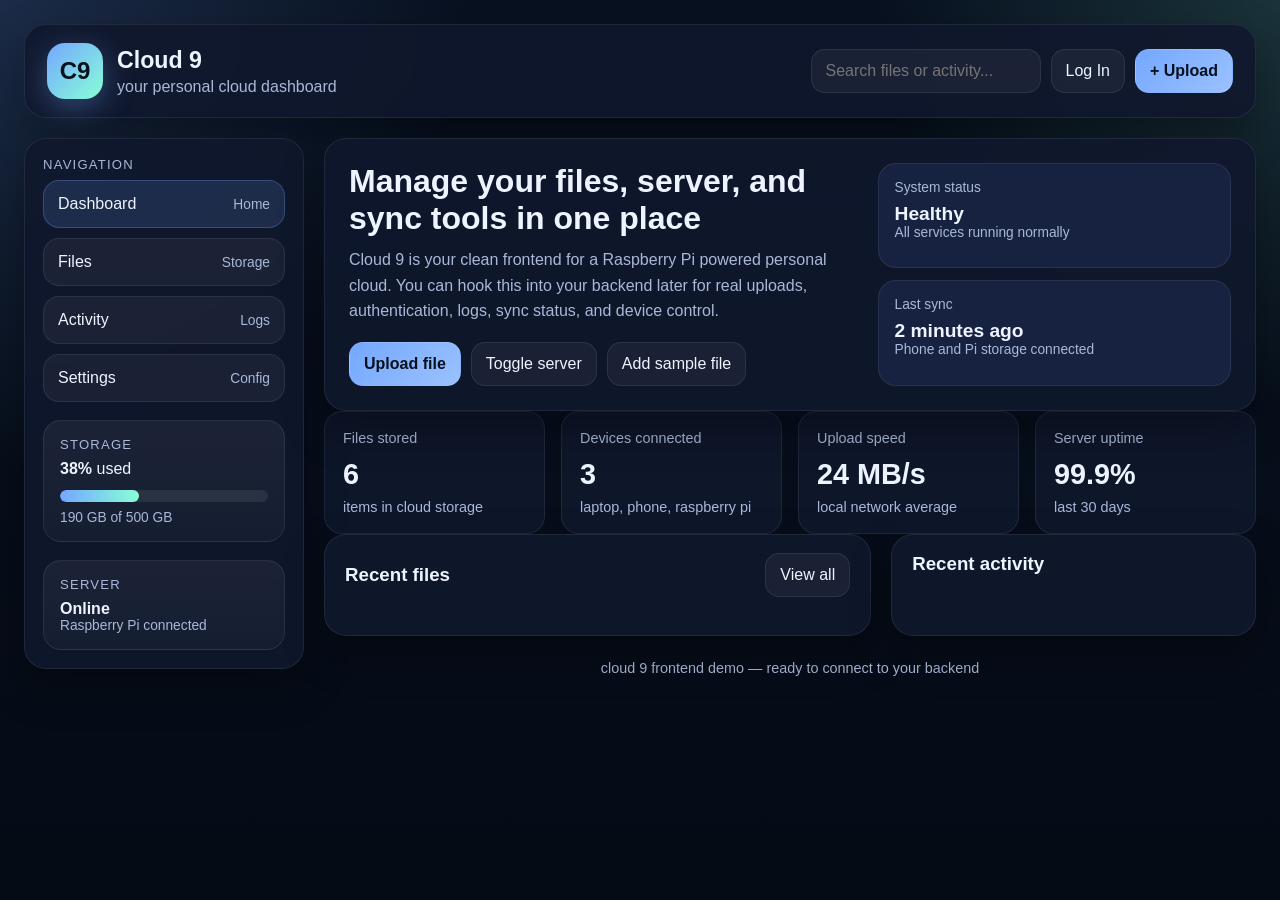
==== commit 024fa51d: "added log in" ====
--- a/index.html
+++ b/index.html
@@ -4,7 +4,7 @@
   <meta charset="UTF-8" />
   <meta name="viewport" content="width=device-width, initial-scale=1.0" />
   <title>Cloud 9</title>
-    <link rel="stylesheet" href="main.css" />
+  <link rel="stylesheet" href="main.css" />
 </head>
 <body>
   <div class="app">
@@ -19,6 +19,7 @@
 
       <div class="top-actions">
         <input id="globalSearch" class="input" type="text" placeholder="Search files or activity..." />
+        <a href="login.html"><button id="loginBtn">Log In</button></a>
         <button class="primary" id="quickUploadBtn">+ Upload</button>
       </div>
     </header>
